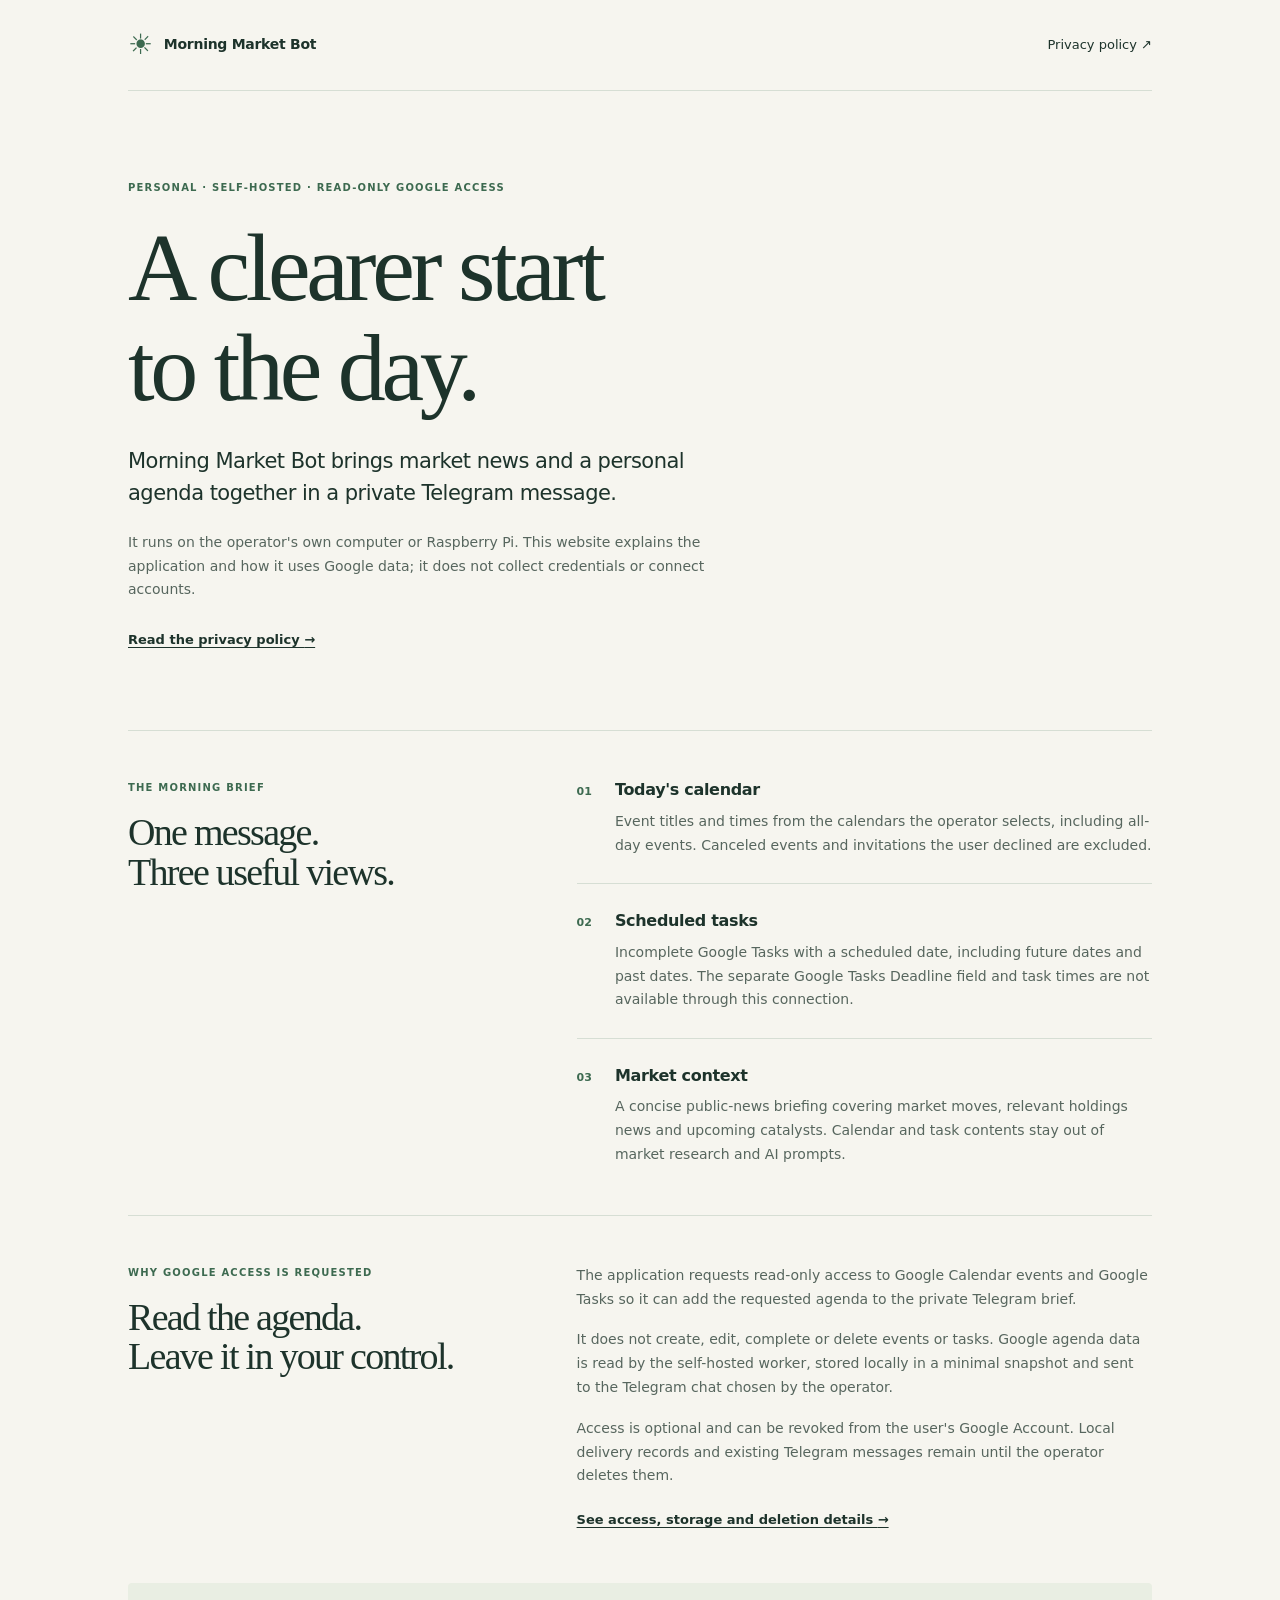
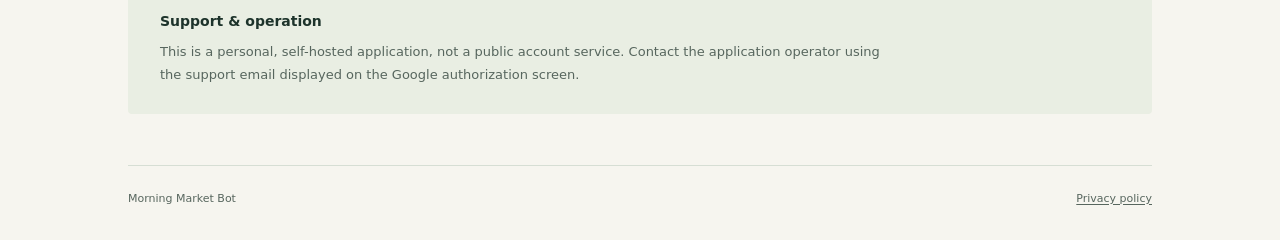
==== index.html @ 9d6a2548 "Add Morning Market Bot homepage and privacy policy" ====
<!doctype html>
<html lang="en">
<head>
  <meta charset="utf-8">
  <meta name="viewport" content="width=device-width, initial-scale=1">
  <meta name="description" content="Morning Market Bot is a personal, self-hosted Telegram briefing with market news, today's Google Calendar events and scheduled Google Tasks.">
  <title>Morning Market Bot</title>
  <link rel="stylesheet" href="styles.css">
</head>
<body>
  <a class="skip-link" href="#main">Skip to content</a>
  <div class="site-shell">
    <header class="site-header">
      <a class="brand" href="./"><span class="brand-mark" aria-hidden="true">☀</span> Morning Market Bot</a>
      <nav aria-label="Main navigation"><a href="privacy/">Privacy policy <span aria-hidden="true">↗</span></a></nav>
    </header>
    <main id="main">
      <section class="hero">
        <p class="eyebrow">Personal · Self-hosted · Read-only Google access</p>
        <h1>A clearer start<br>to the day.</h1>
        <p class="hero-intro">Morning Market Bot brings market news and a personal agenda together in a private Telegram message.</p>
        <p class="hero-detail">It runs on the operator's own computer or Raspberry Pi. This website explains the application and how it uses Google data; it does not collect credentials or connect accounts.</p>
        <a class="text-link" href="privacy/">Read the privacy policy <span aria-hidden="true">→</span></a>
      </section>
      <section class="overview section-block" aria-labelledby="brief-heading">
        <div><p class="eyebrow">The morning brief</p><h2 id="brief-heading">One message.<br>Three useful views.</h2></div>
        <ol class="feature-list">
          <li><span class="feature-number" aria-hidden="true">01</span><div><h3>Today's calendar</h3><p>Event titles and times from the calendars the operator selects, including all-day events. Canceled events and invitations the user declined are excluded.</p></div></li>
          <li><span class="feature-number" aria-hidden="true">02</span><div><h3>Scheduled tasks</h3><p>Incomplete Google Tasks with a scheduled date, including future dates and past dates. The separate Google Tasks Deadline field and task times are not available through this connection.</p></div></li>
          <li><span class="feature-number" aria-hidden="true">03</span><div><h3>Market context</h3><p>A concise public-news briefing covering market moves, relevant holdings news and upcoming catalysts. Calendar and task contents stay out of market research and AI prompts.</p></div></li>
        </ol>
      </section>
      <section class="permission-note section-block" aria-labelledby="permission-heading">
        <div><p class="eyebrow">Why Google access is requested</p><h2 id="permission-heading">Read the agenda.<br>Leave it in your control.</h2></div>
        <div class="note-body"><p>The application requests read-only access to Google Calendar events and Google Tasks so it can add the requested agenda to the private Telegram brief.</p><p>It does not create, edit, complete or delete events or tasks. Google agenda data is read by the self-hosted worker, stored locally in a minimal snapshot and sent to the Telegram chat chosen by the operator.</p><p>Access is optional and can be revoked from the user's Google Account. Local delivery records and existing Telegram messages remain until the operator deletes them.</p><a class="text-link" href="privacy/">See access, storage and deletion details <span aria-hidden="true">→</span></a></div>
      </section>
      <aside class="support-note" aria-labelledby="support-heading"><h2 id="support-heading">Support &amp; operation</h2><p>This is a personal, self-hosted application, not a public account service. Contact the application operator using the support email displayed on the Google authorization screen.</p></aside>
    </main>
    <footer class="site-footer"><span>Morning Market Bot</span><a href="privacy/">Privacy policy</a></footer>
  </div>
</body>
</html>
---- styles.css ----
:root{color-scheme:light;--paper:#f6f5ef;--white:#fffefa;--ink:#1d332b;--muted:#57665e;--line:#d6ded4;--accent:#3d6a50;--tint:#e9eee3;--serif:Georgia,"Times New Roman",serif;--sans:Inter,ui-sans-serif,system-ui,-apple-system,BlinkMacSystemFont,"Segoe UI",sans-serif}
*{box-sizing:border-box}html{scroll-behavior:smooth;scroll-padding-top:2rem}body{margin:0;background:var(--paper);color:var(--ink);font-family:var(--sans);font-size:16px;line-height:1.7}a{color:inherit;text-decoration-thickness:1px;text-underline-offset:.22em}a:hover{color:var(--accent)}a:focus-visible{outline:3px solid var(--accent);outline-offset:5px;border-radius:2px}.site-shell{max-width:1120px;margin:0 auto;padding:0 48px}.site-header{display:flex;align-items:center;justify-content:space-between;gap:24px;padding:31px 0;border-bottom:1px solid var(--line);font-size:14px}.brand{display:flex;align-items:center;gap:11px;font-weight:650;text-decoration:none;letter-spacing:-.02em}.brand-mark{font-size:28px;line-height:1;font-weight:400;color:var(--accent)}.site-header nav a{font-size:13px;text-decoration:none}.hero{padding:88px 0 78px;max-width:730px}.eyebrow{margin:0 0 22px;text-transform:uppercase;letter-spacing:.12em;font-size:10px;font-weight:700;color:var(--accent)}h1,h2,h3,p{margin-top:0}h1,h2{font-family:var(--serif);font-weight:400;letter-spacing:-.045em;line-height:1.04}h1{font-size:clamp(3.5rem,7.5vw,6.2rem);margin-bottom:27px}.hero-intro{max-width:600px;font-size:21px;line-height:1.55;letter-spacing:-.025em}.hero-detail{max-width:580px;color:var(--muted);font-size:14px;margin-bottom:23px}.text-link{display:inline-block;font-size:13px;font-weight:650}.section-block{padding:48px 0;border-top:1px solid var(--line);display:grid;grid-template-columns:1fr 1.5fr;gap:65px}h2{font-size:38px;margin-bottom:22px}.section-block .eyebrow{margin-bottom:17px}.feature-list{list-style:none;padding:0;margin:0}.feature-list li{display:flex;gap:23px;padding:0 0 26px}.feature-list li+li{padding-top:26px;border-top:1px solid var(--line)}.feature-list li:last-child{padding-bottom:0}.feature-number{font-size:11px;font-weight:700;color:var(--accent);padding-top:4px;font-variant-numeric:tabular-nums}h3{font-size:16px;line-height:1.4;letter-spacing:-.02em;margin-bottom:8px}.feature-list p,.note-body p{font-size:14px;color:var(--muted);margin-bottom:0}.note-body p+p{margin-top:17px}.note-body .text-link{margin-top:21px}.support-note{background:var(--tint);padding:28px 32px;margin:3px 0 51px;border-radius:4px}.support-note h2{font-family:var(--sans);font-size:14px;font-weight:650;letter-spacing:0;margin-bottom:9px;line-height:1.5}.support-note p{font-size:13px;color:var(--muted);margin-bottom:0;max-width:730px}.site-footer{display:flex;justify-content:space-between;gap:20px;border-top:1px solid var(--line);padding:24px 0 32px;color:var(--muted);font-size:11px}.skip-link{position:absolute;top:-100px;left:16px;background:var(--white);padding:10px 16px;z-index:10}.skip-link:focus{top:10px}.policy-main{padding-top:65px}.policy-header{max-width:730px;margin-bottom:47px}.policy-header h1{font-size:clamp(3rem,6.5vw,5rem);margin-bottom:16px}.updated{font-size:12px;color:var(--muted);margin-bottom:24px}.policy-intro{font-size:17px;line-height:1.65;color:var(--muted)}.policy-layout{border-top:1px solid var(--line);padding-top:39px;display:grid;grid-template-columns:190px 1fr;gap:52px;margin-bottom:65px}.policy-nav{display:flex;flex-direction:column;align-items:flex-start;gap:11px;position:sticky;top:30px;align-self:start;font-size:12px;color:var(--muted)}.policy-nav a{text-decoration:none}.policy-nav a:hover{text-decoration:underline}.policy-content{max-width:700px}.policy-content section+section{border-top:1px solid var(--line);padding-top:31px;margin-top:31px}.policy-content h2{font-family:var(--sans);font-size:19px;font-weight:650;letter-spacing:-.025em;line-height:1.5;margin-bottom:17px}.policy-content p,.policy-content li{font-size:14px;color:var(--muted)}.policy-content p{margin-bottom:16px}.policy-content p:last-child{margin-bottom:0}.policy-content ul{padding-left:21px;margin:0 0 17px}.policy-content li+li{margin-top:12px}.policy-content strong{font-weight:650;color:var(--ink)}
@media(max-width:760px){.site-shell{padding:0 25px}.site-header{padding:23px 0;gap:16px}.brand{font-size:13px;gap:8px}.brand-mark{font-size:25px}.site-header nav a{font-size:11px}.hero{padding:59px 0 48px}.hero-intro{font-size:19px}.hero-detail{font-size:13px}.section-block{grid-template-columns:1fr;gap:14px;padding:35px 0}.section-block h2{font-size:34px}.feature-list li{gap:18px}.support-note{padding:24px;margin-bottom:35px}.policy-main{padding-top:46px}.policy-header{margin-bottom:30px}.policy-intro{font-size:16px}.policy-layout{grid-template-columns:1fr;gap:31px;padding-top:25px;margin-bottom:40px}.policy-nav{position:static;flex-direction:row;flex-wrap:wrap;gap:8px 20px}.site-footer{font-size:10px;flex-wrap:wrap}.eyebrow{font-size:9px;letter-spacing:.1em}}
@media(prefers-reduced-motion:reduce){html{scroll-behavior:auto}}
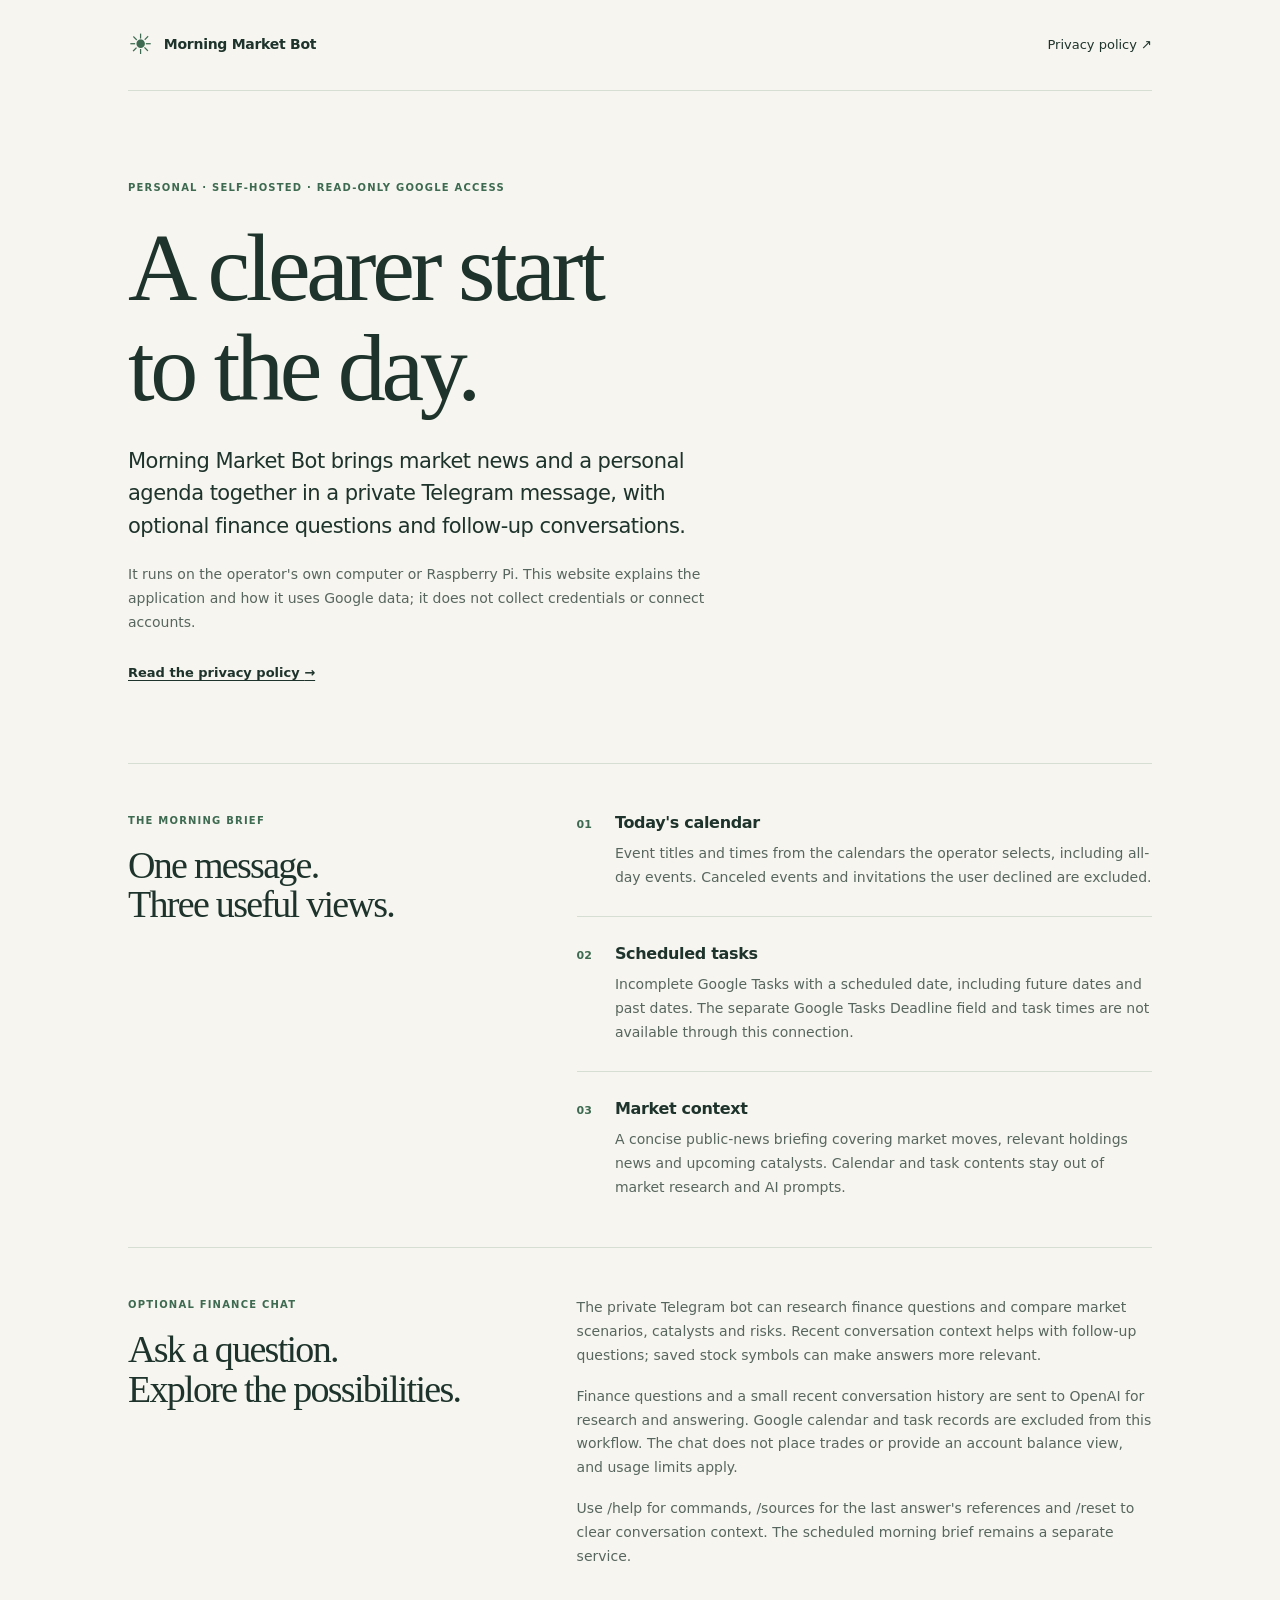
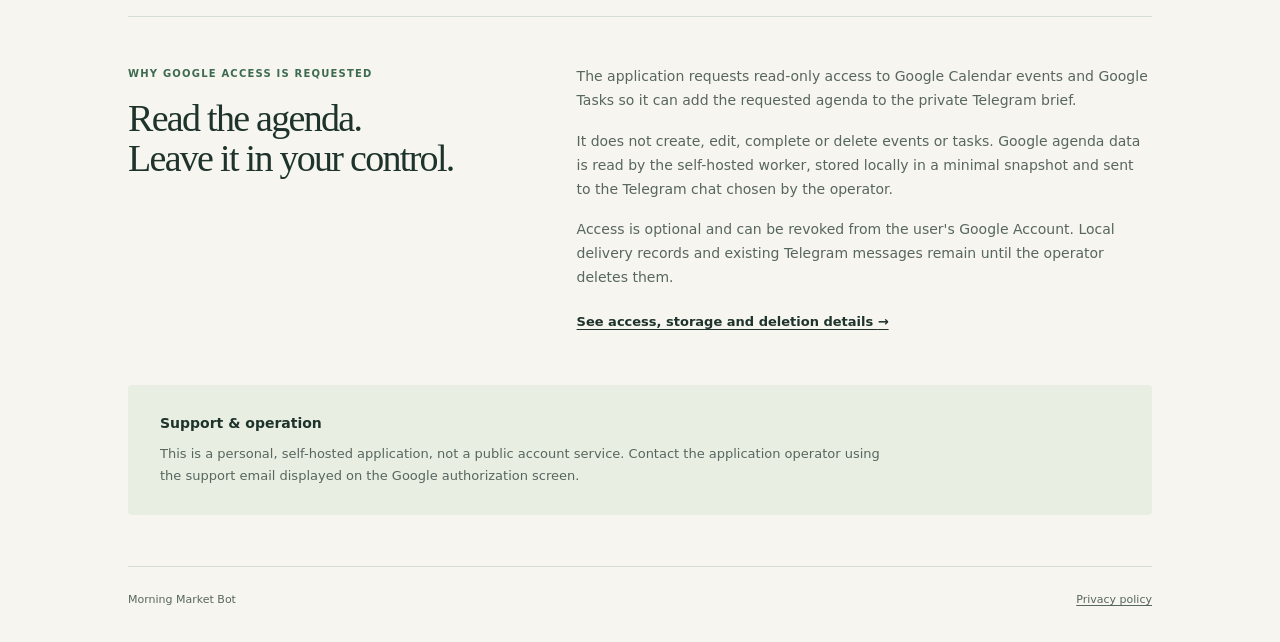
==== commit c7a20c25: "Describe optional private finance chat and data retention" ====
--- a/index.html
+++ b/index.html
@@ -18,7 +18,7 @@
       <section class="hero">
         <p class="eyebrow">Personal · Self-hosted · Read-only Google access</p>
         <h1>A clearer start<br>to the day.</h1>
-        <p class="hero-intro">Morning Market Bot brings market news and a personal agenda together in a private Telegram message.</p>
+        <p class="hero-intro">Morning Market Bot brings market news and a personal agenda together in a private Telegram message, with optional finance questions and follow-up conversations.</p>
         <p class="hero-detail">It runs on the operator's own computer or Raspberry Pi. This website explains the application and how it uses Google data; it does not collect credentials or connect accounts.</p>
         <a class="text-link" href="privacy/">Read the privacy policy <span aria-hidden="true">→</span></a>
       </section>
@@ -30,6 +30,10 @@
           <li><span class="feature-number" aria-hidden="true">03</span><div><h3>Market context</h3><p>A concise public-news briefing covering market moves, relevant holdings news and upcoming catalysts. Calendar and task contents stay out of market research and AI prompts.</p></div></li>
         </ol>
       </section>
+      <section class="permission-note section-block" aria-labelledby="chat-heading">
+        <div><p class="eyebrow">Optional finance chat</p><h2 id="chat-heading">Ask a question.<br>Explore the possibilities.</h2></div>
+        <div class="note-body"><p>The private Telegram bot can research finance questions and compare market scenarios, catalysts and risks. Recent conversation context helps with follow-up questions; saved stock symbols can make answers more relevant.</p><p>Finance questions and a small recent conversation history are sent to OpenAI for research and answering. Google calendar and task records are excluded from this workflow. The chat does not place trades or provide an account balance view, and usage limits apply.</p><p>Use /help for commands, /sources for the last answer's references and /reset to clear conversation context. The scheduled morning brief remains a separate service.</p></div>
+      </section>
       <section class="permission-note section-block" aria-labelledby="permission-heading">
         <div><p class="eyebrow">Why Google access is requested</p><h2 id="permission-heading">Read the agenda.<br>Leave it in your control.</h2></div>
         <div class="note-body"><p>The application requests read-only access to Google Calendar events and Google Tasks so it can add the requested agenda to the private Telegram brief.</p><p>It does not create, edit, complete or delete events or tasks. Google agenda data is read by the self-hosted worker, stored locally in a minimal snapshot and sent to the Telegram chat chosen by the operator.</p><p>Access is optional and can be revoked from the user's Google Account. Local delivery records and existing Telegram messages remain until the operator deletes them.</p><a class="text-link" href="privacy/">See access, storage and deletion details <span aria-hidden="true">→</span></a></div>
